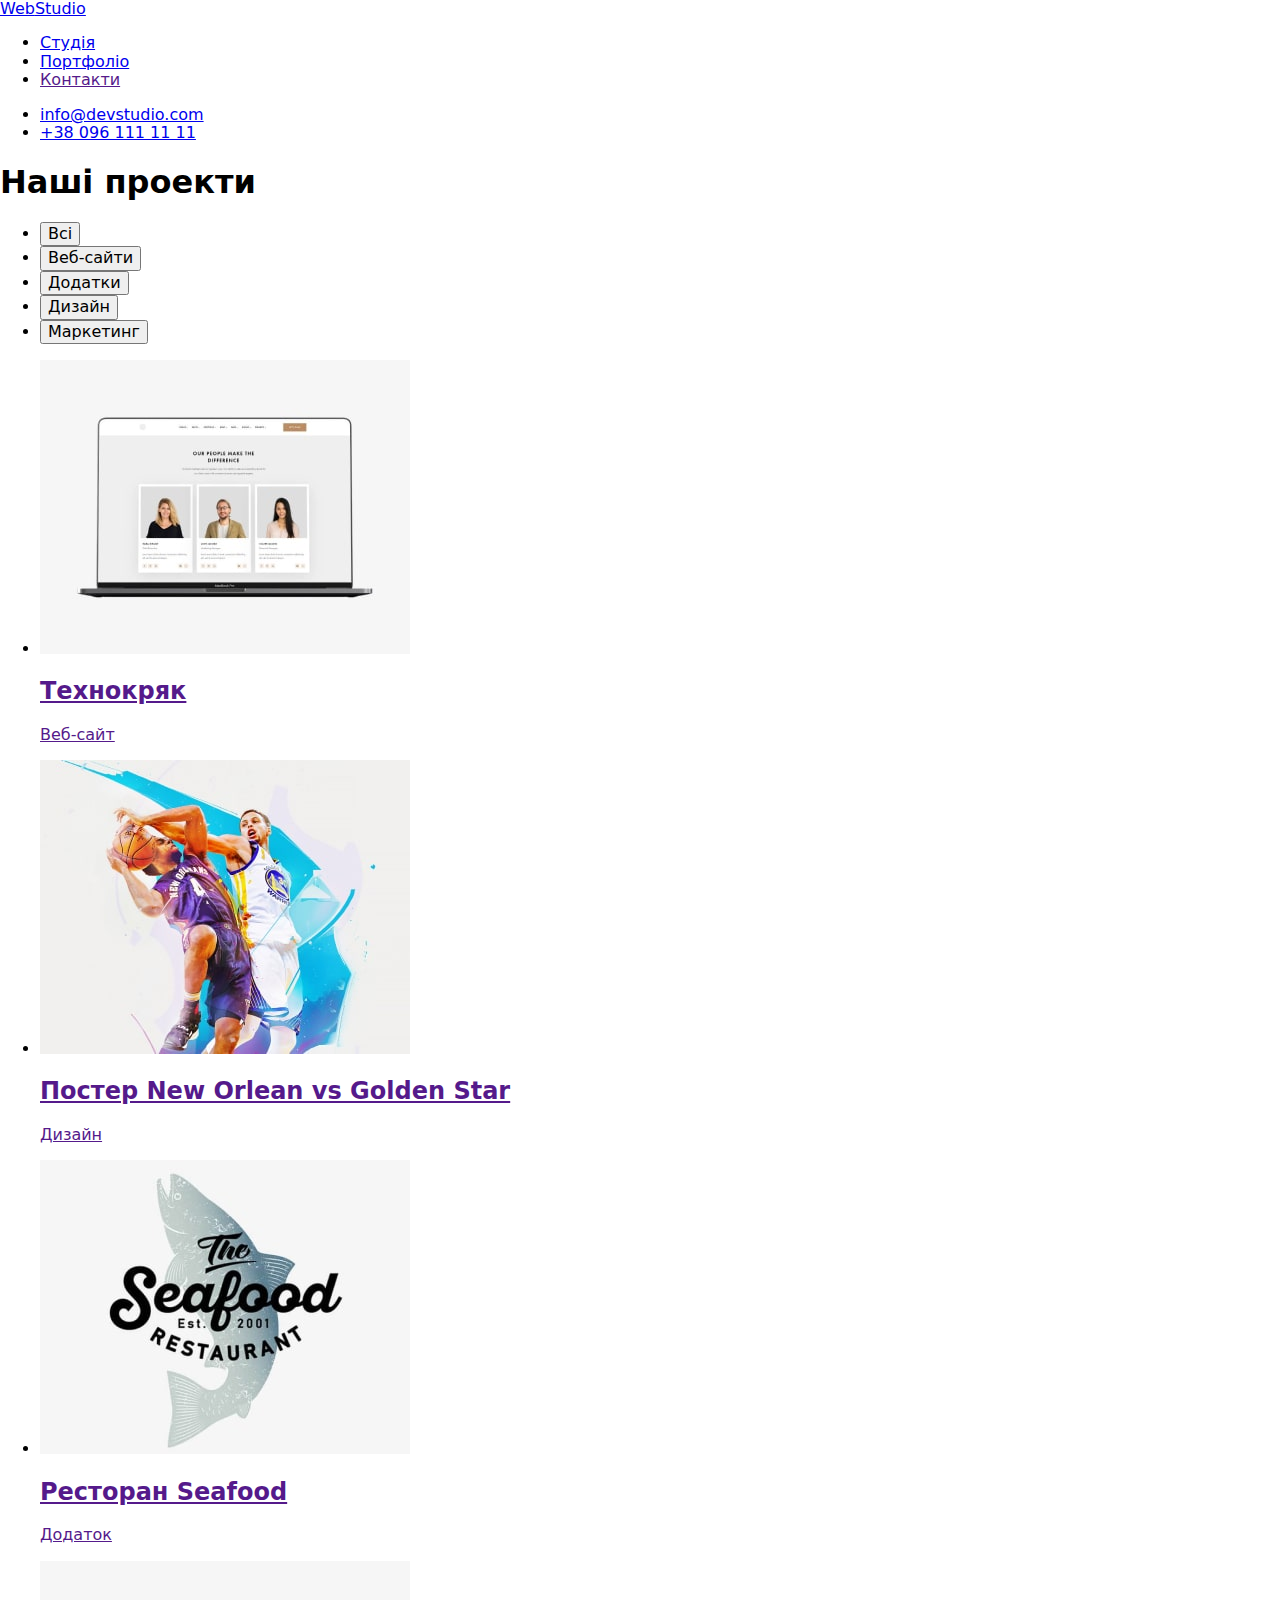
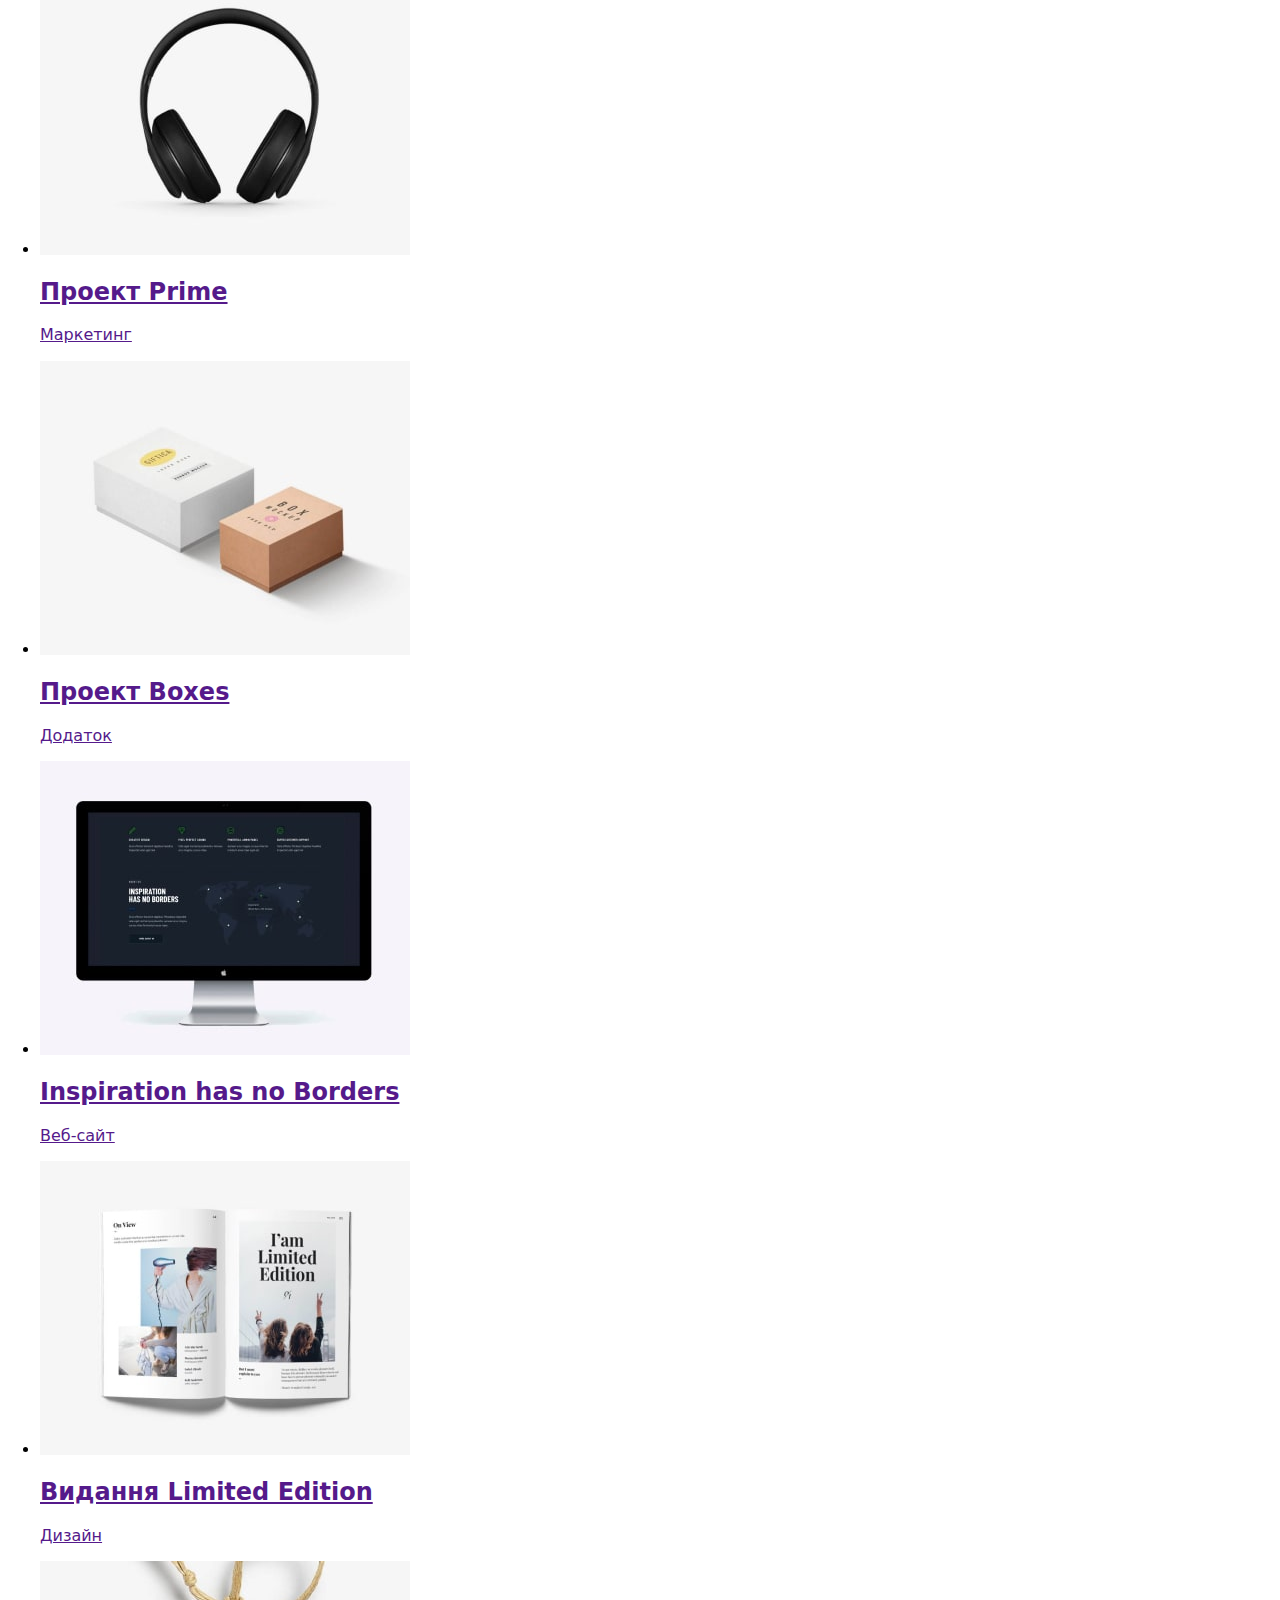
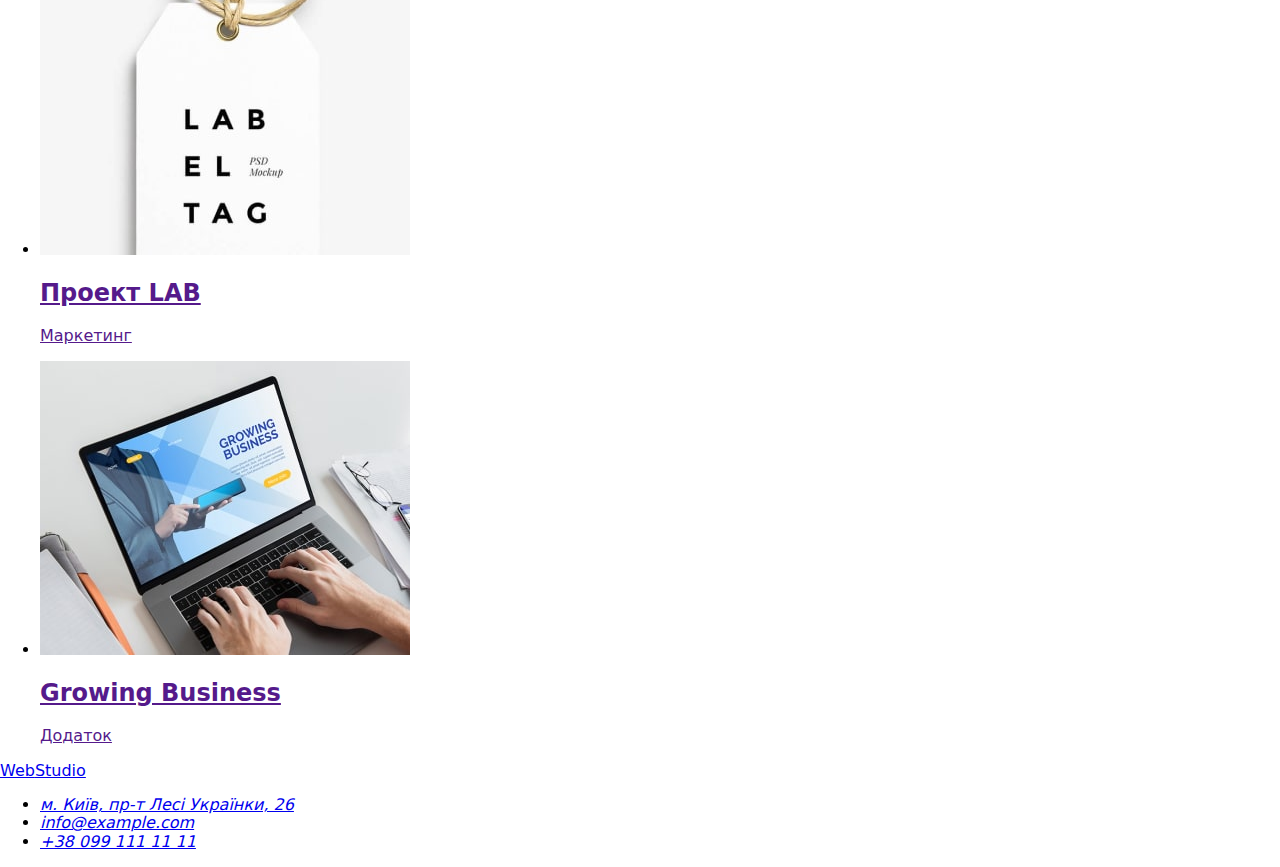
==== portfolio.html @ 41af9830 "Створює portfolio.html" ====
<!DOCTYPE html>
<html lang="ru">

<head>
    <meta charset="UTF-8">
    <meta http-equiv="X-UA-Compatible" content="IE=edge">
    <meta name="viewport" content="width=device-width, initial-scale=1.0">
    <title>Webstudio</title>
    <link rel="stylesheet"
        href="https://fonts.googleapis.com/css2?family=Raleway:wght@700&family=Roboto:wght@400;500;700;900&display=swap">
    <link rel="stylesheet"
        href="https://cdnjs.cloudflare.com/ajax/libs/modern-normalize/1.1.0/modern-normalize.min.css">
    <link rel="stylesheet" href="./css/styles.css">
</head>

<body>
    <!--Шапка сайта-->
    <header class="page-header">
        <div class="container main-nav">
            <a href="./index.html" class="link logo"><span class="accent">Web</span>Studio</a>
            <nav class="site-nav">
                <ul class="site-nav list">
                    <li class="item"><a href="./index.html" class="link">Студія</a></Li>
                    <li class="item"><a href="./portfolio.html" class="link current">Портфоліо</a></li>
                    <li class="item"><a href="" class="link">Контакти</a></li>
                </ul>
            </nav>
            <ul class="contacts list">
                <li class="item"><a href="mailto:info@devstudio.com" class="link">info@devstudio.com</a></li>
                <li class="item"><a href="tel:+380961111111" class="link">+38 096 111 11 11</a></li>
            </ul>
        </div>
    </header>
    <main>
        
        <!--Наши проекты-->

        <section class="section">
            <div class="container">
                <h1 class="projects-title">Наші проекти</h1>
                <ul class="our-projects list">
                    <li class="our-projects-buttons"><button type="button" class="button-item">Всі</button></li>
                    <li class="our-projects-buttons"><button type="button" class="button-item">Веб-сайти</button></li>
                    <li class="our-projects-buttons"><button type="button" class="button-item">Додатки</button></li>
                    <li class="our-projects-buttons"><button type="button" class="button-item">Дизайн</button></li>
                    <li class="our-projects-buttons"><button type="button" class="button-item">Маркетинг</button></li>
                </ul>
                
                <ul class="projects list">
                    <li class="projects-element">
                        <a href="" class="link">
                            <img src="./images/technokryak.jpg" alt="Технокряк" width="370">
                            <div class="projects-item">
                                <h2 class="title">Технокряк</h2>
                                <p class="product">Веб-сайт</p>
                            </div>  
                        </a>
                    </li>
                
                    <li class="projects-element">
                        <a href="" class="link">
                            <img src="./images/poster.jpg" alt="Постер New Orlean" width="370">
                            <div class="projects-item">
                                <h2 class="title">Постер New Orlean vs Golden Star</h2>
                                <p class="product">Дизайн</p>
                            </div>
                        </a>
                    </li>
                
                    <li class="projects-element">
                        <a href="" class="link"><img src="./images/restaurant.jpg" alt="Ресторан Seafood" width="370">
                            <div class="projects-item">
                                <h2 class="title">Ресторан Seafood</h2>
                                <p class="product">Додаток</p>
                             </div>
                        </a>
                    </li>

                    <li class="projects-element">
                        <a href="" class="link">
                            <img src="./images/projectprime.jpg" alt="Проект Prime" width="370">
                            <div class="projects-item">
                            <h2 class="title">Проект Prime</h2>
                            <p class="product">Маркетинг</p>
                            </div>
                        </a>
                    </li>
                
                    <li class="projects-element">
                        <a href="" class="link">
                            <img src="./images/projectboxes.jpg" alt="Проект Boxes" width="370">
                            <div class="projects-item">
                            <h2 class="title">Проект Boxes</h2>
                            <p class="product">Додаток</p>
                        </div>
                        </a>
                    </li>
                
                    <li class="projects-element">
                        <a href="" class="link"><img src="./images/inspiration.jpg" alt="Inspiration has no Borders" width="370">
                            <div class="projects-item">
                            <h2 class="title">Inspiration has no Borders</h2>
                            <p class="product">Веб-сайт</p>
                        </div>
                            
                        </a>
                    </li>
                
                    <li class="projects-element">
                        <a href="" class="link"><img src="./images/limitededition.jpg" alt="Видання Limited Edition" width="370">
                            <div class="projects-item">
                            <h2 class="title">Видання Limited Edition</h2>
                            <p class="product">Дизайн</p>
                        </div>
                            
                        </a>
                    </li>
                
                    <li class="projects-element">
                        <a href="" class="link"><img src="./images/lab.jpg" alt="Проект LAB" width="370">
                            <div class="projects-item">
                                <h2 class="title">Проект LAB</h2>
                            <p class="product">Маркетинг</p>
                        </div>
                        </a>
                    </li>
                
                    <li class="projects-element">
                        <a href="" class="link"><img src="./images/growingbusiness.jpg" alt="Growing Business" width="370">
                            <div class="projects-item">
                            <h2 class="title">Growing Business</h2>
                            <p class="product">Додаток</p>
                        </div>
                        </a>
                    </li>
                </ul>
            </div>
            
        </section>
    </main>

<!--Футер-->
    <footer class="footer">
        <div class="container">
            <a href="./index.html" class="logo-footer link"><span class="accent">Web</span>Studio</a>
            <address class="address">
                <ul class="list">
                    <li class="address-contacts"><a href="https://goo.gl/maps/6noj76bHKPzLhNcZA" target="_blank" rel="noopener noreferrer nofollow"
                        class="street link">м. Київ, пр-т Лесі Українки, 26</a></li>
                    <li class="address-contacts"><a href="mailto:info@example.com" class="link">info@example.com</a></li>
                    <li class="address-contacts"><a href="tel:+380991111111" class="link">+38 099 111 11 11</a></li>
                </ul>
            </address>
        </div>
    </footer>
</html>
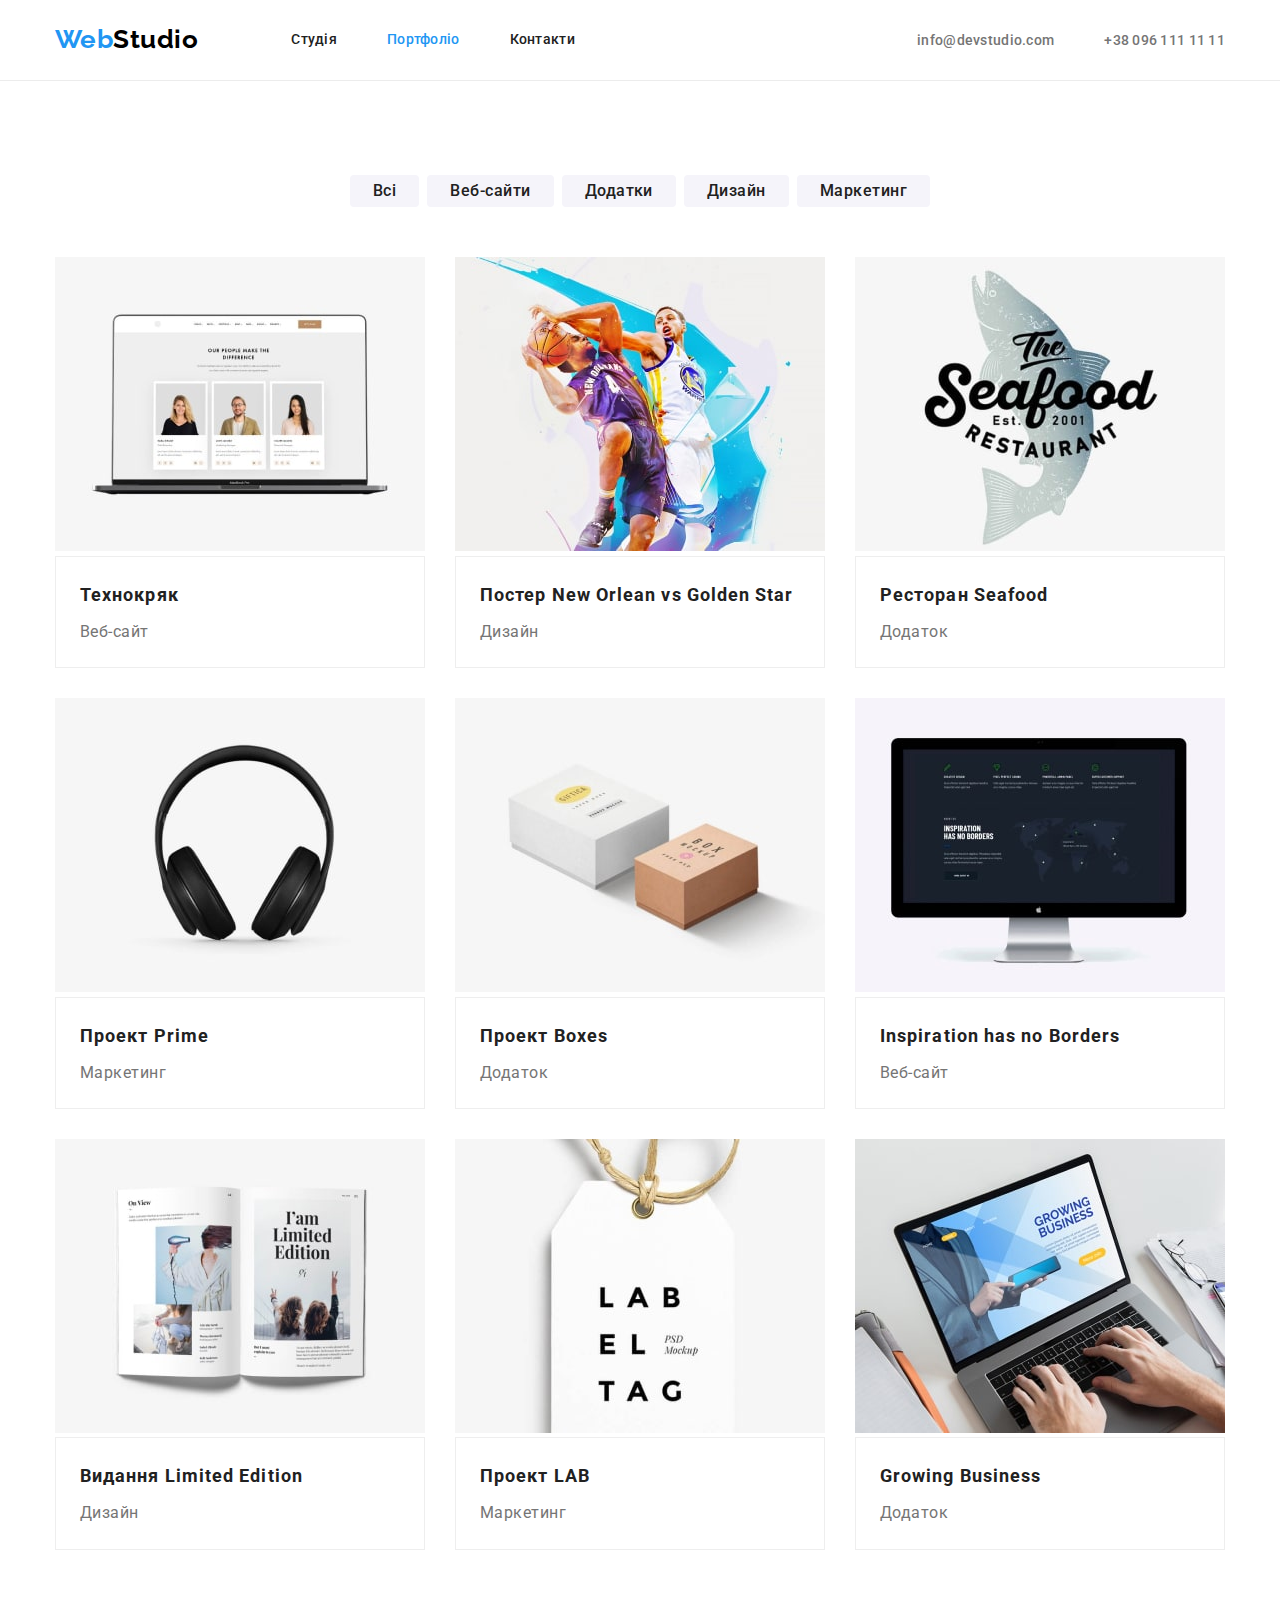
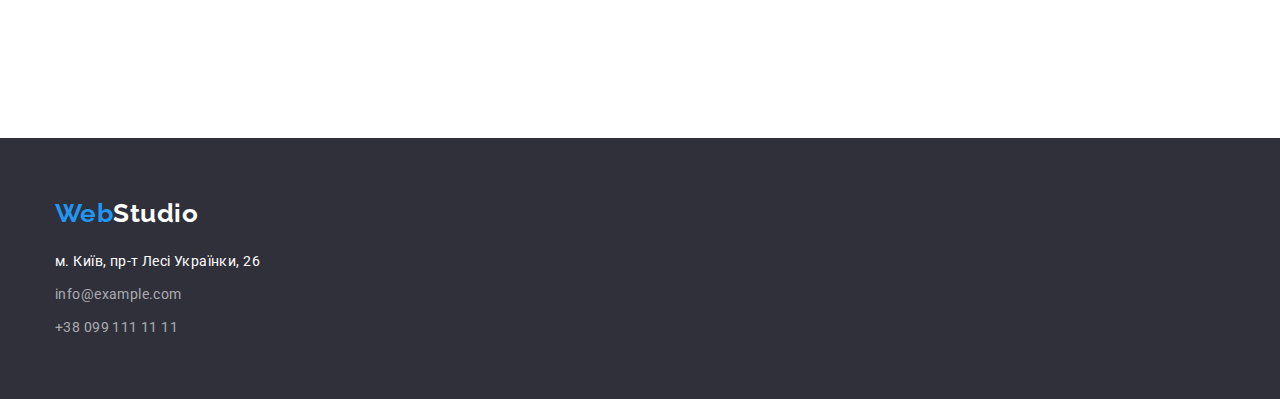
==== commit e35e5bab: "Заміна класів у Header і Footer" ====
--- a/portfolio.html
+++ b/portfolio.html
@@ -15,22 +15,23 @@
 
 <body>
     <!--Шапка сайта-->
-    <header class="page-header">
-        <div class="container main-nav">
-            <a href="./index.html" class="link logo"><span class="accent">Web</span>Studio</a>
-            <nav class="site-nav">
-                <ul class="site-nav list">
+    <header class="header">
+        <div class="container header-nav">
+            <a href="./index.html" class="link header-logo"><span>Web</span>Studio</a>
+            <nav>
+                <ul class="header-list list">
                     <li class="item"><a href="./index.html" class="link">Студія</a></Li>
                     <li class="item"><a href="./portfolio.html" class="link current">Портфоліо</a></li>
                     <li class="item"><a href="" class="link">Контакти</a></li>
                 </ul>
             </nav>
-            <ul class="contacts list">
-                <li class="item"><a href="mailto:info@devstudio.com" class="link">info@devstudio.com</a></li>
-                <li class="item"><a href="tel:+380961111111" class="link">+38 096 111 11 11</a></li>
+            <ul class="header-contacts list">
+                <li class="header-contacts-item"><a href="mailto:info@devstudio.com" class="link">info@devstudio.com</a></li>
+                <li class="header-contacts-item"><a href="tel:+380961111111" class="link">+38 096 111 11 11</a></li>
             </ul>
         </div>
     </header>
+
     <main>
         
         <!--Наши проекты-->
@@ -38,12 +39,12 @@
         <section class="section">
             <div class="container">
                 <h1 class="projects-title">Наші проекти</h1>
-                <ul class="our-projects list">
-                    <li class="our-projects-buttons"><button type="button" class="button-item">Всі</button></li>
-                    <li class="our-projects-buttons"><button type="button" class="button-item">Веб-сайти</button></li>
-                    <li class="our-projects-buttons"><button type="button" class="button-item">Додатки</button></li>
-                    <li class="our-projects-buttons"><button type="button" class="button-item">Дизайн</button></li>
-                    <li class="our-projects-buttons"><button type="button" class="button-item">Маркетинг</button></li>
+                <ul class="projects-buttons-list list">
+                    <li class="projects-buttons-item"><button type="button" class="button">Всі</button></li>
+                    <li class="projects-buttons-item"><button type="button" class="button">Веб-сайти</button></li>
+                    <li class="projects-buttons-item"><button type="button" class="button">Додатки</button></li>
+                    <li class="projects-buttons-item"><button type="button" class="button">Дизайн</button></li>
+                    <li class="projects-buttons-item"><button type="button" class="button">Маркетинг</button></li>
                 </ul>
                 
                 <ul class="projects list">
@@ -102,7 +103,6 @@
                             <h2 class="title">Inspiration has no Borders</h2>
                             <p class="product">Веб-сайт</p>
                         </div>
-                            
                         </a>
                     </li>
                 
@@ -112,14 +112,13 @@
                             <h2 class="title">Видання Limited Edition</h2>
                             <p class="product">Дизайн</p>
                         </div>
-                            
                         </a>
                     </li>
                 
                     <li class="projects-element">
                         <a href="" class="link"><img src="./images/lab.jpg" alt="Проект LAB" width="370">
                             <div class="projects-item">
-                                <h2 class="title">Проект LAB</h2>
+                            <h2 class="title">Проект LAB</h2>
                             <p class="product">Маркетинг</p>
                         </div>
                         </a>
@@ -142,15 +141,13 @@
 <!--Футер-->
     <footer class="footer">
         <div class="container">
-            <a href="./index.html" class="logo-footer link"><span class="accent">Web</span>Studio</a>
-            <address class="address">
-                <ul class="list">
-                    <li class="address-contacts"><a href="https://goo.gl/maps/6noj76bHKPzLhNcZA" target="_blank" rel="noopener noreferrer nofollow"
-                        class="street link">м. Київ, пр-т Лесі Українки, 26</a></li>
-                    <li class="address-contacts"><a href="mailto:info@example.com" class="link">info@example.com</a></li>
-                    <li class="address-contacts"><a href="tel:+380991111111" class="link">+38 099 111 11 11</a></li>
+            <a href="./index.html" class="footer-logo link"><span>Web</span>Studio</a>
+                <ul class="footer-list list">
+                    <li class="footer-list-item"><a href="https://goo.gl/maps/6noj76bHKPzLhNcZA" target="_blank" rel="noopener noreferrer nofollow"
+                        class="link"><span>м. Київ, пр-т Лесі Українки, 26</span></a></li>
+                    <li class="footer-list-item"><a href="mailto:info@example.com" class="link">info@example.com</a></li>
+                    <li class="footer-list-item"><a href="tel:+380991111111" class="link">+38 099 111 11 11</a></li>
                 </ul>
-            </address>
         </div>
     </footer>
 </html>--- a/css/styles.css
+++ b/css/styles.css
@@ -0,0 +1,432 @@
+/* Основной цвет текста #212121 */
+/* Вторичный цвет текста #757575 */
+/* Акцент #2196F3 */
+/* Основной белый #FFFFFF */
+/*Серый фоновый #2F303A */
+/* Серый цвет #F5F4FA */
+/* черный #000000 */
+
+*,
+*::before,
+*::after {
+    box-sizing: border-box;
+}
+
+/* Main.css */
+
+:root {
+    --primary-text-color: #212121;
+    --secondary-text-color: #757575;
+    --accent-color: #2196F3;
+    --primary-white-color: #FFFFFF;
+    --background-grey-color: #2F303A;
+    --grey-color: #F5F4FA;
+    --black-color: #000000;
+    --border: #EEEEEE;
+}
+
+body {
+    font-family: Roboto, sans-serif;
+    background-color: var(--primary-white-color);
+    color: var(--primary-text-color);
+    letter-spacing: 0.03em;
+}
+
+.link {
+    text-decoration: none;
+}
+
+.list {
+    padding: 0;
+    margin: 0;
+    list-style: none;
+}
+
+.container {
+    margin-left: auto;
+    margin-right: auto;
+    padding-right: 15px;
+    padding-left: 15px;
+    width: 1200px;
+}
+
+
+/* --------------------------- HEADER ---------------------------------- */
+
+.header {
+    border-bottom: 1px solid #ECECEC;
+}
+
+.header-logo {
+    color: var(--black-color);
+    font-family: 'Raleway';
+    font-weight: 700;
+    font-size: 26px;
+    line-height: 1.2;
+}
+
+.header-logo span {
+    color: var(--accent-color);
+}
+
+.header-nav {
+    display: flex;
+    align-items: center;
+}
+
+.header-list {
+    display: flex;
+    margin-left: 93px;
+}
+
+.header-list .item:not(:last-child) {
+    margin-right: 50px;
+}
+
+.header-list .link {
+    display: block;
+    padding-top: 32px;
+    padding-bottom: 32px;
+    color: var(--title-text-color);
+    font-weight: 500;
+    font-size: 14px;
+    line-height: 1.14;
+    letter-spacing: 0.02em;
+}
+
+.header-list .link:hover,
+.header-list.link:focus,
+.header-list .link.current {
+    color: var(--accent-color);
+}
+
+.header-contacts {
+    display: flex;
+    margin-left: auto;
+}
+
+.header-contacts-item + .header-contacts-item {
+    margin-left: 50px;
+}
+
+.header-contacts .link {
+    color: var(--secondary-text-color);
+    /* text-decoration: none; */
+    font-weight: 500;
+    font-size: 14px;
+    line-height: 1.14;
+    letter-spacing: 0.02em;
+}
+
+.header-contacts .link:hover,
+.header-contacts .link:focus {
+    color: var(--accent-color);
+}
+
+/* Hero */
+
+.hero {
+    padding-top: 200px;
+    padding-bottom: 200px;
+    text-align: center;
+}
+
+.hero-title {
+    margin-top: 0;
+    margin-bottom: 30px;
+
+    background-color: #2F303A;
+    color: var(--primary-white-color);
+    font-weight: 900;
+    font-size: 44px;
+    line-height: 1.4;
+    letter-spacing: 0.06em;
+    text-transform: uppercase;
+}
+
+.hero-button {
+    border-radius: 4px;
+    border-color: var(--accent-color);
+    border: 1px solid transparent;
+    padding: 10px 32px;
+    min-width: 200px;
+
+    font-family: inherit;
+    background-color: var(--accent-color);
+    color: var(--primary-white-color);
+    font-weight: 700;
+    font-size: 16px;
+    line-height: 1.87;
+    letter-spacing: 0.06em;
+    text-align: center;
+    filter: drop-shadow(0px 4px 4px rgba(0, 0, 0, 0.25));
+
+    cursor: pointer;
+}
+
+/* Section */
+
+.section {
+    padding-top: 94px;
+    padding-bottom: 94px;
+}
+
+.section-title {
+    margin-top: 0;
+    margin-bottom: 50px;
+    color: var(--title-text-color);
+    font-weight: 700;
+    font-size: 36px;
+    line-height: 1.16;
+    text-align: center;
+}
+
+/* Feature */
+
+.features {
+    display: none;
+}
+
+.feature-list {
+    display: flex;
+    flex-wrap: wrap;
+}
+
+.feature-list .item {
+    margin-right: 30px;
+    width: 270px;
+}
+
+.feature-list .item:nth-last-child(-n + 1) {
+    margin-right: 0px;
+}
+
+.feature-list .title {
+    margin-top: 0;
+    margin-bottom: 10px;
+    color: var(--title-text-color);
+    font-weight: 700;
+    font-size: 14px;
+    line-height: 1.14;
+    text-transform: uppercase;
+}
+
+.features-description {
+    margin-top: 0;
+    margin-bottom: 0;
+    color: var(--secondary-text-color);
+    font-size: 14px;
+    line-height: 1.2;
+}
+
+/* Efforts */
+
+.efforts {
+    display: flex;
+}
+
+.efforts-element {
+    margin-right: 30px;
+}
+
+.efforts-element:nth-last-child(-n + 1) {
+    margin-right: 0px;
+}
+
+/* Our company */
+
+.company {
+    background-color: var(--grey-color);
+    padding-top: 94px;
+    padding-bottom: 94px;
+}
+
+.members {
+    display: flex;
+}
+
+.members-list {
+    margin-right: 30px;}
+
+.members-list:nth-last-child(-n + 1) {
+    margin-right: 0px;
+}
+
+.team-members {
+    padding-top: 30px;
+    padding-bottom: 30px;
+}
+
+.members .title {
+    margin-top: 0;
+    margin-bottom: 9px;
+    color: var(--title-text-color);
+    font-weight: 500;
+    font-size: 16px;
+    text-align: center;
+    line-height: 1.2;
+}
+
+.members-position {
+    margin-top: 0;
+    margin-bottom: 0;
+    color: var(--secondary-text-color);
+    font-size: 16px;
+    line-height: 1.2;
+    text-align: center;
+    
+}
+
+/* Portfolio.css */
+
+/* ----------------------- OUR-PROJECTS ----------------------- */
+
+.projects-buttons-list {
+    display: flex;
+    flex-wrap: wrap;
+    justify-content: center;
+    margin-bottom: 50px;
+}
+
+.projects-buttons-item {
+    margin-left: 8px;
+}
+
+.projects-buttons-item:first-child {
+    margin-left: 0;
+}
+
+.button {
+    padding: 6px 22px;
+    font-family: inherit;
+    font-weight: 500;
+    font-size: 16px;
+    letter-spacing: 0.03em;
+    color: var(--primary-text-color);
+    background-color: var(--grey-color);
+    
+    border: 1px solid transparent;
+    border-radius: 4px;
+
+    cursor: pointer;
+}
+
+.button:hover,
+.button:focus {
+    background-color: var(--accent-color);
+    color: var(--primary-white-color);
+}
+
+.projects-title {
+    display: none;
+}
+
+.projects {
+    display: flex;
+    flex-wrap: wrap;
+    margin-bottom: 94px;
+}
+
+.projects-element {
+    width: calc(100% -60px)/3;
+    margin-right: 30px;
+    margin-bottom: 30px;
+}
+
+
+.projects-element:nth-child(3n) {
+    margin-right: 0;
+}
+
+.projects-element:nth-last-child(-n + 3) {
+    margin-bottom: 0;
+}
+
+
+.projects-item {
+    padding: 20px 24px;
+    border: 1px solid var(--border);
+}
+
+
+.projects .title {
+    margin-top: 0;
+    margin-bottom: 4px;
+    color: var(--primary-text-color);
+    font-weight: 700;
+    font-size: 18px;
+    line-height: 2;
+    letter-spacing: 0.06em;
+}
+
+.projects .product {
+    margin-top: 0;
+    margin-bottom: 0;
+    color: var(--secondary-text-color);
+    font-size: 16px;
+    line-height: 1.9;
+}
+
+/* ----------------------- FOOTER ------------------------ */
+
+.footer-logo {
+    color: var(--primary-white-color);
+    font-family: 'Raleway';
+    font-weight: 700;
+    font-size: 26px;
+    line-height: 1.2;
+}
+
+.footer-logo span {
+    color: var(--accent-color);
+}
+
+.footer {
+    margin-top: 0;
+    margin-bottom: 0;
+    padding-top: 60px;
+    padding-bottom: 60px;
+    background-color: var(--background-grey-color);
+}
+
+.footer-list {
+    margin-top: 20px;
+    font-style: normal;
+    font-size: 14px;
+    line-height: 1.7;
+    color: var(--primary-white-color)
+}
+
+.footer-list-item {
+    margin-bottom: 9px;
+    font-size: 14px;
+    line-height: 24px;
+    letter-spacing: 0.03em;
+    color: rgba(255, 255, 255, 0.6);
+}
+
+.footer-list-item:nth-child(3) {
+    margin-bottom: 0;
+}
+
+.footer-list .link {
+    margin-top: 9px;
+    color: rgba(255, 255, 255, 0.6);
+}
+
+.footer-list .link:hover,
+.footer-list .link:focus {
+    color: var(--accent-color);
+}
+
+.footer-list span {
+    color: var(--primary-white-color);
+}
+.footer-list span:hover,
+.footer-list span:focus {
+    color: var(--accent-color);
+}
+
+
+
+
